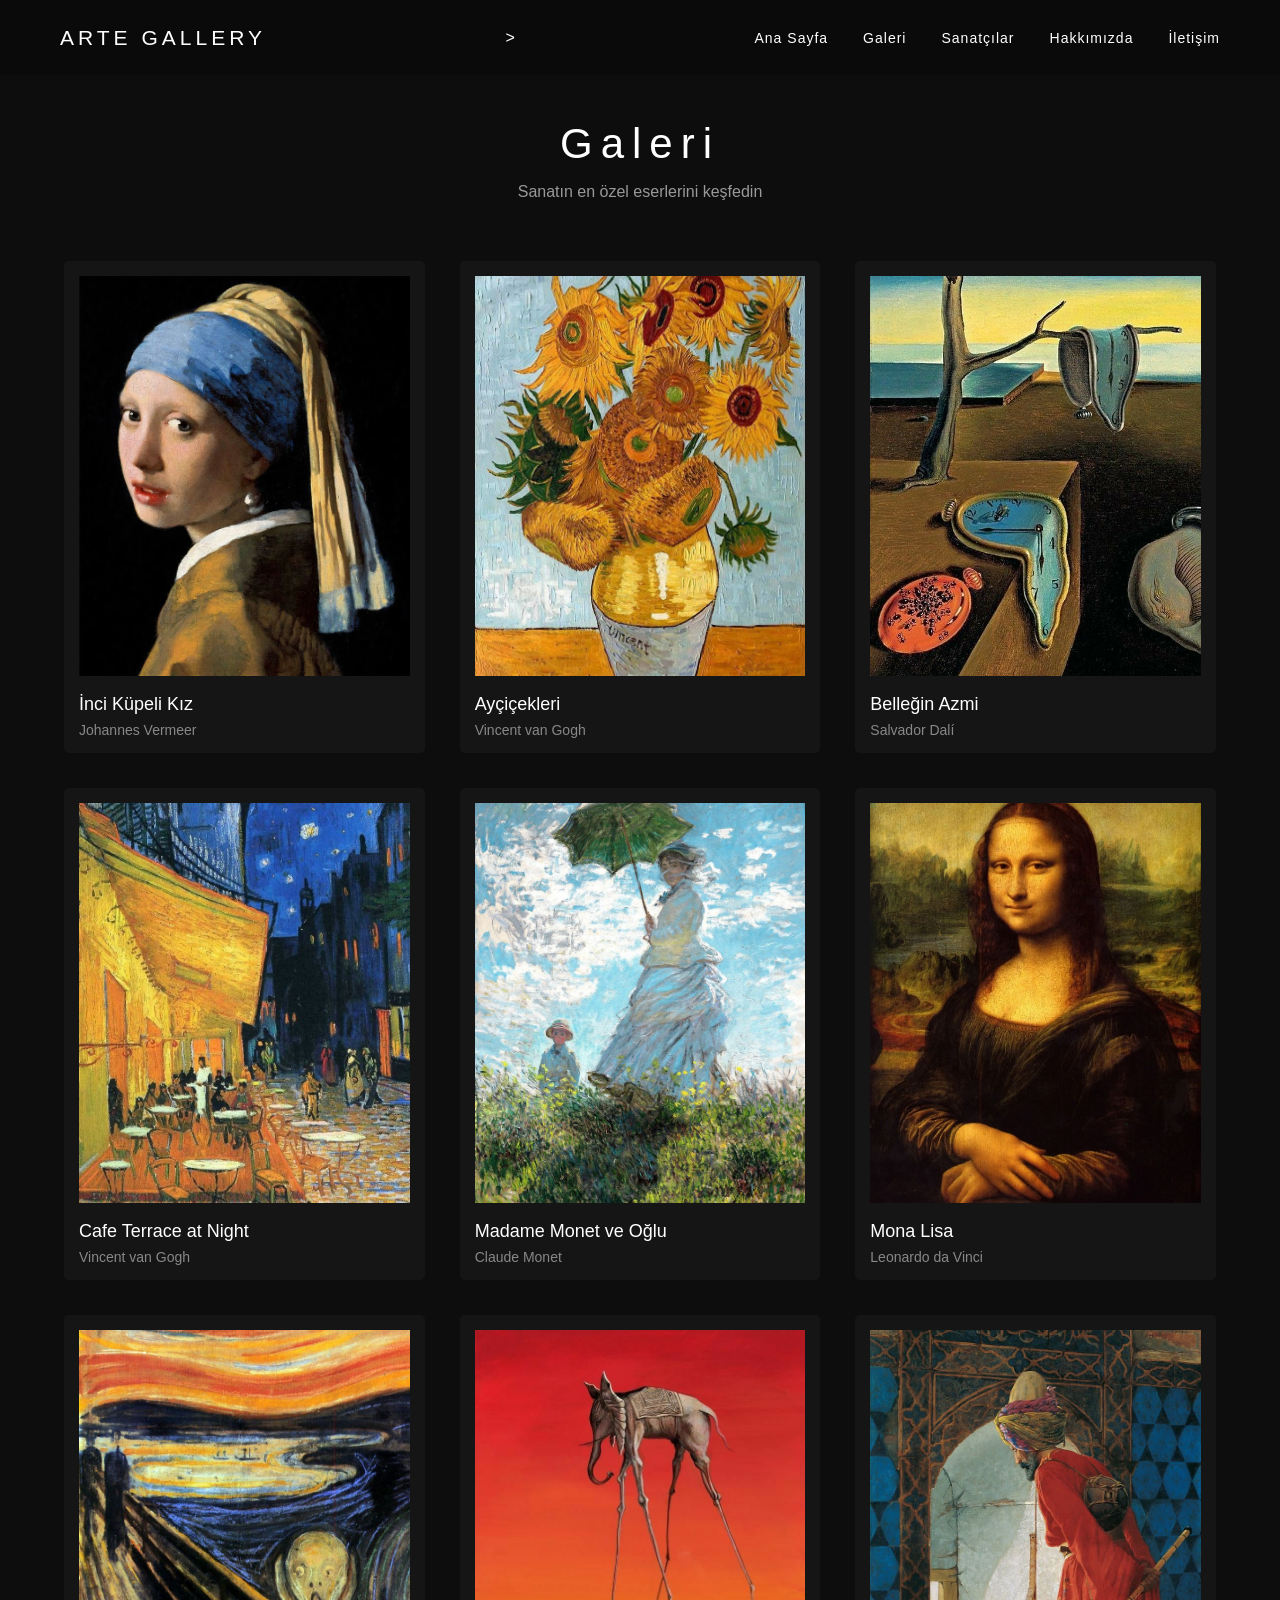
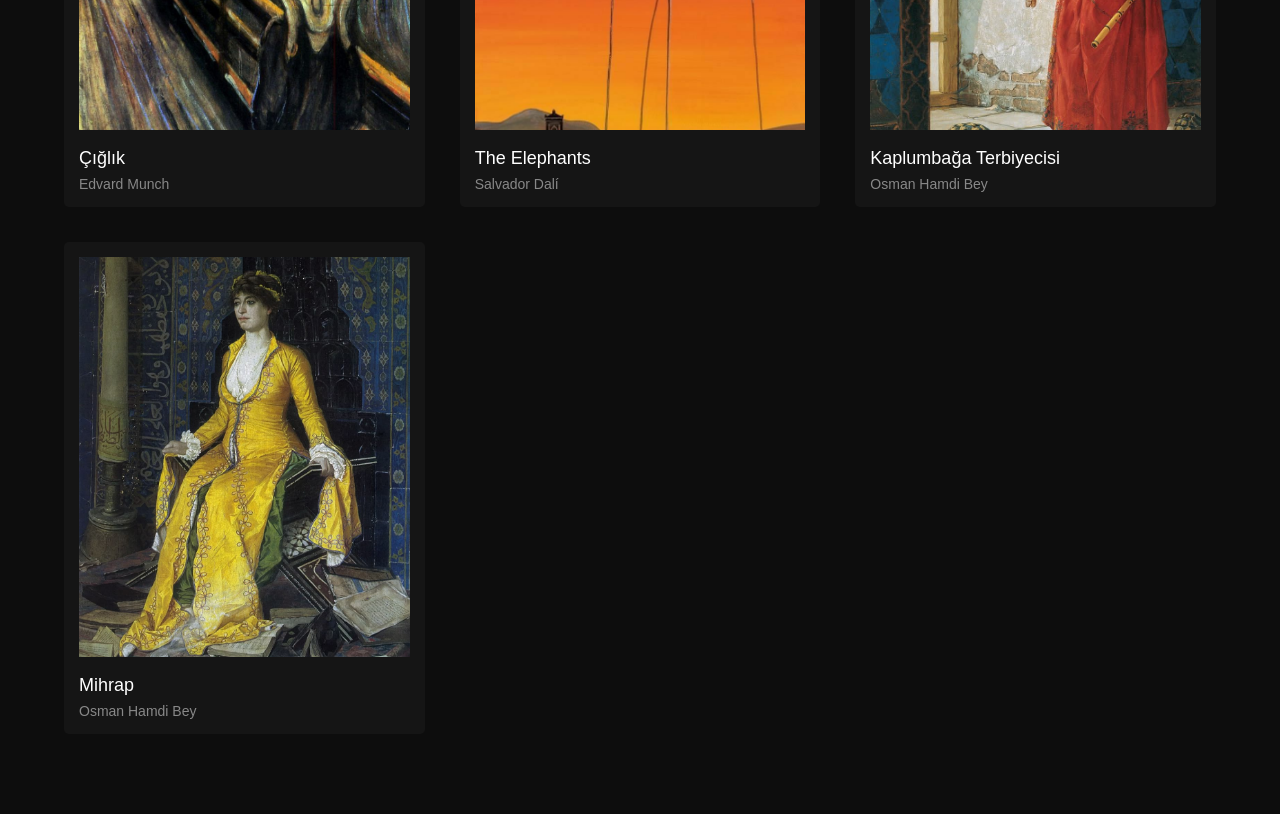
==== galeri.html @ 81b8871b "Add files via upload" ====
<!DOCTYPE html>
<html lang="tr">

<head>

    <meta charset="UTF-8">

    <meta name="viewport" content="width=device-width, initial-scale=1.0">

    <title>Arte Gallery</title>

    <link rel="stylesheet" href="css/style.css">

</head>


<body class="gallery-body">


    <!-- NAVBAR -->


    <nav class="navbar">

        <div class="logo">
            <a href="index.html">ARTE GALLERY</a>
        </div>
>

        <ul class="nav-links">

            <li>
                <a href="index.html">Ana Sayfa</a>
            </li>

            <li>
                <a href="galeri.html">Galeri</a>
            </li>

            <li>
                <a href="sanatcilar.html">Sanatçılar</a>
            </li>

            <li>
                <a href="hakkimizda.html">Hakkımızda</a>
            </li>

            <li>
                <a href="iletisim.html">İletişim</a>
            </li>

        </ul>

    </nav>



    <!-- GALERİ -->

    <main class="gallery-page">

        <h1>Galeri</h1>

        <p class="gallery-subtitle">
            Sanatın en özel eserlerini keşfedin
        </p>


        <div class="gallery-grid">


            <!-- ESER 1 -->

            <div class="art-card" onclick="openArtwork(1)">

                <img src="images/eser1.png" alt="İnci Küpeli Kız">

                <h2>İnci Küpeli Kız</h2>

                <p>Johannes Vermeer</p>

            </div>



            <!-- ESER 2 -->

            <div class="art-card" onclick="openArtwork(2)">

                <img src="images/eser2.png" alt="Ayçiçekleri">

                <h2>Ayçiçekleri</h2>

                <p>Vincent van Gogh</p>

            </div>



            <!-- ESER 3 -->

            <div class="art-card" onclick="openArtwork(3)">

                <img src="images/eser3.png" alt="Belleğin Azmi">

                <h2>Belleğin Azmi</h2>

                <p>Salvador Dalí</p>

            </div>



            <!-- ESER 4 -->

            <div class="art-card" onclick="openArtwork(4)">

                <img src="images/eser4.png" alt="Cafe Terrace at Night">

                <h2>Cafe Terrace at Night</h2>

                <p>Vincent van Gogh</p>

            </div>



            <!-- ESER 5 -->

            <div class="art-card" onclick="openArtwork(5)">

                <img src="images/eser5.png" alt="Madame Monet ve Oğlu">

                <h2>Madame Monet ve Oğlu</h2>

                <p>Claude Monet</p>

            </div>



            <!-- ESER 6 -->

            <div class="art-card" onclick="openArtwork(6)">

                <img src="images/eser6.png" alt="Mona Lisa">

                <h2>Mona Lisa</h2>

                <p>Leonardo da Vinci</p>

            </div>



            <!-- ESER 7 -->

            <div class="art-card" onclick="openArtwork(7)">

                <img src="images/eser7.png" alt="Çığlık">

                <h2>Çığlık</h2>

                <p>Edvard Munch</p>

            </div>



            <!-- ESER 8 -->

            <div class="art-card" onclick="openArtwork(8)">

                <img src="images/eser8.png" alt="The Elephants">

                <h2>The Elephants</h2>

                <p>Salvador Dalí</p>

            </div>



            <!-- ESER 9 -->

            <div class="art-card" onclick="openArtwork(9)">

                <img src="images/eser9.png" alt="Kaplumbağa Terbiyecisi">

                <h2>Kaplumbağa Terbiyecisi</h2>

                <p>Osman Hamdi Bey</p>

            </div>



            <!-- ESER 10 -->

            <div class="art-card" onclick="openArtwork(10)">

                <img src="images/eser10.png" alt="Mihrap">

                <h2>Mihrap</h2>

                <p>Osman Hamdi Bey</p>

            </div>


        </div>

    </main>



    <!-- ESER BİLGİ PENCERESİ -->

    <div id="artworkModal" class="artwork-modal">

        <div class="artwork-box">


            <!-- KAPATMA BUTONU -->

            <button class="close-modal" onclick="closeArtwork()">
                &times;
            </button>


            <!-- ESER RESMİ -->

            <img id="modalImage" src="" alt="">


            <!-- BİLGİLER -->

            <div class="modal-content">

                <h2 id="modalTitle"></h2>

                <h3 id="modalArtist"></h3>

                <p id="modalDescription"></p>

            </div>


        </div>

    </div>



    <!-- JAVASCRIPT -->

    <script src="js/script.js"></script>

</body>

</html>
---- css/style.css ----
/* ========================================
   GENEL
   ======================================== */

* {
    margin: 0;
    padding: 0;
    box-sizing: border-box;
}

body {
    background: #0d0d0d;
    color: white;
    font-family: 'Segoe UI', sans-serif;
    min-height: 100vh;
    overflow: hidden;
}


/* ========================================
   HEADER
   ======================================== */

.header {
    text-align: center;
    padding-top: 40px;
}

.header h1 {
    font-size: 32px;
    letter-spacing: 5px;
    font-weight: 500;
}

.header p {
    margin-top: 10px;
    color: #888;
    font-size: 14px;
}


/* ========================================
   ANA SAYFA GALERİ / CAROUSEL
   ======================================== */

.gallery-container {
    height: calc(100vh - 130px);

    display: flex;
    justify-content: center;
    align-items: center;

    perspective: 1200px;

    user-select: none;
    cursor: grab;
}

.gallery-container:active {
    cursor: grabbing;
}


/* ========================================
   3D CAROUSEL
   ======================================== */

.carousel {
    position: relative;

    width: 240px;
    height: 340px;

    transform-style: preserve-3d;

    transition: transform 0.1s ease-out;
}


/* ========================================
   CAROUSEL KARTLARI
   ======================================== */

.card {
    position: absolute;

    top: 0;
    left: 0;

    width: 100%;
    height: 100%;

    border-radius: 8px;

    overflow: hidden;

    box-shadow:
        0 20px 40px rgba(0, 0, 0, 0.7);

    transform:
        rotateY(calc(var(--i) * 45deg))
        translateZ(420px);

    transition: filter 0.3s;
}


/* CAROUSEL RESİMLERİ */

.card img {
    width: 100%;
    height: 100%;

    object-fit: cover;

    pointer-events: none;
}


/* ========================================
   NAVBAR
   ======================================== */

.navbar {
    width: 100%;
    height: 75px;

    display: flex;
    align-items: center;
    justify-content: space-between;

    padding: 0 60px;

    position: absolute;
    top: 0;
    left: 0;

    z-index: 1000;

    background: rgba(0, 0, 0, 0.25);
}

.logo {
    color: white;
    font-size: 21px;
    letter-spacing: 4px;
    font-weight: 500;
}

.nav-links {
    display: flex;
    gap: 35px;

    list-style: none;

    margin: 0;
    padding: 0;
}

.nav-links a {
    color: white;
    text-decoration: none;

    font-size: 14px;
    letter-spacing: 1px;

    transition: 0.3s;
}

.nav-links a:hover {
    color: #aaa;
}


/* ========================================
   GALERİ SAYFASI
   ======================================== */

/*
   SADECE GALERİ SAYFASINDA SCROLL VAR.
   ANA SAYFADAKİ body overflow:hidden
   yapısına dokunmuyoruz.
*/

.gallery-body {
    overflow-x: hidden;
    overflow-y: auto;
}


/* GALERİ ANA ALANI */

.gallery-page {
    width: 90%;
    max-width: 1200px;

    margin: 0 auto;

    padding-top: 120px;
    padding-bottom: 80px;
}


/* ========================================
   GALERİ BAŞLIĞI
   ======================================== */

.gallery-page > h1 {
    text-align: center;

    color: white;

    font-size: 42px;
    font-weight: 400;

    letter-spacing: 8px;

    margin-bottom: 15px;
}

.gallery-subtitle {
    text-align: center;

    color: #999;

    font-size: 16px;

    margin-bottom: 60px;
}


/* ========================================
   3 SÜTUNLU GALERİ
   ======================================== */

.gallery-grid {
    display: grid;

    grid-template-columns: repeat(3, 1fr);

    gap: 35px;
}


/* ========================================
   ESER KARTLARI
   ======================================== */

.gallery-page .art-card {
    background: #151515;

    padding: 15px;

    border-radius: 5px;

    cursor: pointer;

    transition:
        transform 0.4s ease,
        box-shadow 0.4s ease;
}


/* ========================================
   ESER RESİMLERİ
   ======================================== */

.gallery-page .art-card img {
    width: 100%;

    height: 400px;

    object-fit: cover;

    display: block;

    transition: transform 0.4s ease;
}


/* ========================================
   ESER İSMİ
   ======================================== */

.gallery-page .art-card h2 {
    color: white;

    font-size: 18px;

    font-weight: 400;

    margin-top: 18px;
    margin-bottom: 7px;
}


/* ========================================
   SANATÇI
   ======================================== */

.gallery-page .art-card p {
    color: #888;

    font-size: 14px;

    margin: 0;
}


/* ========================================
   HOVER
   ======================================== */

.gallery-page .art-card:hover {
    transform: translateY(-7px);

    box-shadow:
        0 15px 35px rgba(0, 0, 0, 0.6);
}

.gallery-page .art-card:hover img {
    transform: scale(1.03);
}


/* ========================================
   TABLET
   ======================================== */

@media (max-width: 900px) {

    .gallery-grid {
        grid-template-columns: repeat(2, 1fr);
    }

}


/* ========================================
   TELEFON
   ======================================== */

@media (max-width: 600px) {

    .gallery-grid {
        grid-template-columns: 1fr;
    }

    .gallery-page {
        width: 85%;
    }

}
/* ================================= */
/* ESER BİLGİ PENCERESİ */
/* ================================= */

.artwork-modal {

    position: fixed;

    top: 0;
    left: 0;

    width: 100%;
    height: 100%;

    background: rgba(0, 0, 0, 0.85);

    display: flex;

    justify-content: center;

    align-items: center;

    padding: 30px;

    opacity: 0;

    visibility: hidden;

    transition: 0.3s ease;

    z-index: 9999;
}


/* PENCERE AÇILDIĞINDA */

.artwork-modal.active {

    opacity: 1;

    visibility: visible;
}


/* BİLGİ KUTUSU */

.artwork-box {

    position: relative;

    width: 850px;

    max-width: 95%;

    max-height: 90vh;

    background: #151515;

    border-radius: 8px;

    overflow: auto;

    display: flex;

    box-shadow: 0 20px 60px rgba(0, 0, 0, 0.8);

    transform: scale(0.9);

    transition: 0.3s ease;
}


/* AÇILIRKEN BÜYÜME */

.artwork-modal.active .artwork-box {

    transform: scale(1);
}


/* ESER RESMİ */

.artwork-box > img {

    width: 45%;

    min-height: 450px;

    object-fit: cover;
}


/* YAZI ALANI */

.modal-content {

    flex: 1;

    padding: 50px 40px;

    display: flex;

    flex-direction: column;

    justify-content: center;
}


/* ESER ADI */

.modal-content h2 {

    color: white;

    font-size: 30px;

    font-weight: 400;

    margin-bottom: 10px;
}


/* SANATÇI */

.modal-content h3 {

    color: #999;

    font-size: 16px;

    font-weight: 400;

    margin-bottom: 25px;
}


/* AÇIKLAMA */

.modal-content p {

    color: #ccc;

    font-size: 15px;

    line-height: 1.8;
}


/* KAPATMA X */

.close-modal {

    position: absolute;

    top: 15px;
    right: 20px;

    width: 35px;
    height: 35px;

    border: none;

    background: rgba(0, 0, 0, 0.6);

    color: white;

    font-size: 28px;

    line-height: 30px;

    cursor: pointer;

    border-radius: 50%;

    z-index: 10;

    transition: 0.3s;
}


/* X ÜZERİNE GELİNCE */

.close-modal:hover {

    background: #333;

    transform: rotate(90deg);
}


/* TELEFON */

@media (max-width: 700px) {

    .artwork-box {

        flex-direction: column;

        max-height: 90vh;
    }


    .artwork-box > img {

        width: 100%;

        height: 300px;

        min-height: 0;
    }


    .modal-content {

        padding: 30px 25px;
    }


    .modal-content h2 {

        font-size: 24px;
    }

}
.logo a {
    color: white;
    text-decoration: none;
}

/* ========================================
   SANATÇILAR SAYFASI
   ======================================== */

.artists-body {
    overflow-x: hidden;
    overflow-y: auto;
}


/* SANATÇILAR ANA ALANI */

.artists-page {
    width: 90%;
    max-width: 1200px;

    margin: 0 auto;

    padding-top: 120px;
    padding-bottom: 80px;
}


/* BAŞLIK */

.artists-page > h1 {
    text-align: center;

    color: white;

    font-size: 42px;
    font-weight: 400;

    letter-spacing: 8px;

    margin-bottom: 15px;
}


.artists-subtitle {
    text-align: center;

    color: #999;

    font-size: 16px;

    margin-bottom: 60px;
}


/* ========================================
   3 SÜTUNLU SANATÇI LİSTESİ
   ======================================== */

.artists-grid {
    display: grid;

    grid-template-columns: repeat(3, 1fr);

    gap: 35px;
}


/* ========================================
   SANATÇI KARTI
   ======================================== */

.artist-card {
    background: #151515;

    padding: 15px;

    border-radius: 5px;

    text-align: center;

    cursor: pointer;

    transition:
        transform 0.4s ease,
        box-shadow 0.4s ease;
}


/* SANATÇI FOTOĞRAFI */

.artist-card img {
    width: 100%;

    height: 350px;

    object-fit: cover;

    display: block;

    transition: transform 0.4s ease;
}


/* SANATÇI ADI */

.artist-card h2 {
    color: white;

    font-size: 20px;

    font-weight: 400;

    margin-top: 18px;

    margin-bottom: 7px;
}


/* SANATÇI BİLGİSİ */

.artist-card p {
    color: #888;

    font-size: 14px;

    margin-bottom: 10px;
}


/* HOVER */

.artist-card:hover {
    transform: translateY(-7px);

    box-shadow:
        0 15px 35px rgba(0, 0, 0, 0.6);
}


.artist-card:hover img {
    transform: scale(1.03);
}


/* ========================================
   TABLET
   ======================================== */

@media (max-width: 900px) {

    .artists-grid {
        grid-template-columns: repeat(2, 1fr);
    }

}


/* ========================================
   TELEFON
   ======================================== */

@media (max-width: 600px) {

    .artists-grid {
        grid-template-columns: 1fr;
    }

    .artists-page {
        width: 85%;
    }

}

/* =========================
   HAKKIMIZDA SAYFASI
========================= */

.about-body {
    background-color: #f8f5f0;
    color: #171717;
    overflow-x: hidden;
    overflow-y: auto;
}


/* ANA ALAN */

.about-page {
    max-width: 1200px;
    margin: 0 auto;
    padding: 100px 60px;
}


/* ÜST BÖLÜM */

.about-hero {
    display: flex;
    align-items: center;
    justify-content: space-between;
    gap: 80px;
    min-height: 550px;
}


/* YAZI */

.about-text {
    width: 50%;
}

.about-small-title {
    font-size: 13px;
    letter-spacing: 4px;
    margin-bottom: 20px;
    color: #777;
}


.about-text h1 {
    font-family: Georgia, serif;
    font-size: 55px;
    font-weight: 400;
    line-height: 1.15;
    margin-bottom: 30px;
}


.about-text p {
    font-size: 16px;
    line-height: 1.8;
    color: #555;
    margin-bottom: 20px;
}


/* GÖRSEL */

.about-image {
    width: 45%;
}


.about-image img {
    width: 100%;
    height: 520px;
    object-fit: cover;
    display: block;
}


/* MİSYON VİZYON */

.mission-section {
    display: grid;
    grid-template-columns: 1fr 1fr;
    gap: 30px;
    margin-top: 80px;
}


.mission-card {
    background-color: white;
    padding: 45px;
    border: 1px solid #e5e0d8;
}


.mission-card span {
    font-size: 13px;
    letter-spacing: 2px;
    color: #999;
}


.mission-card h2 {
    font-family: Georgia, serif;
    font-size: 30px;
    font-weight: 400;
    margin: 20px 0;
}


.mission-card p {
    color: #666;
    line-height: 1.8;
    font-size: 15px;
}


/* ALINTI */

.about-quote {
    text-align: center;
    padding: 100px 20px 40px;
}


.about-quote p {
    font-family: Georgia, serif;
    font-size: 32px;
    font-style: italic;
    color: #333;
}


.about-quote span {
    display: block;
    margin-top: 15px;
    font-size: 13px;
    letter-spacing: 2px;
    color: #888;
}


/* MOBİL */

@media (max-width: 768px) {

    .about-page {
        padding: 60px 25px;
    }

    .about-hero {
        flex-direction: column;
        gap: 40px;
    }

    .about-text,
    .about-image {
        width: 100%;
    }

    .about-text h1 {
        font-size: 40px;
    }

    .about-image img {
        height: 400px;
    }

    .mission-section {
        grid-template-columns: 1fr;
    }

}

/* ========================================
   İLETİŞİM SAYFASI
   ======================================== */

.contact-body {
    background-color: #f8f5f0;
    color: #171717;

    overflow-x: hidden;
    overflow-y: auto;
}


/* ANA ALAN */

.contact-page {
    max-width: 1200px;
    margin: 0 auto;

    padding: 140px 60px 100px;
}


/* İLETİŞİM BÖLÜMÜ */

.contact-hero {
    display: grid;

    grid-template-columns: 1fr 1fr;

    gap: 100px;

    align-items: center;

    min-height: 650px;
}


/* SOL TARAF */

.contact-info {
    padding-right: 30px;
}


.contact-small-title {
    font-size: 13px;

    letter-spacing: 4px;

    color: #777;

    margin-bottom: 20px;
}


.contact-info h1 {
    font-family: Georgia, serif;

    font-size: 55px;

    font-weight: 400;

    line-height: 1.15;

    margin-bottom: 30px;
}


.contact-description {
    color: #555;

    font-size: 16px;

    line-height: 1.8;

    max-width: 500px;

    margin-bottom: 45px;
}


/* İLETİŞİM BİLGİLERİ */

.contact-details {
    display: flex;

    flex-direction: column;

    gap: 25px;
}


.contact-item span {
    display: block;

    font-size: 12px;

    letter-spacing: 2px;

    text-transform: uppercase;

    color: #999;

    margin-bottom: 7px;
}


.contact-item p {
    font-size: 15px;

    color: #333;
}


/* FORM KUTUSU */

.contact-form-box {
    background-color: white;

    padding: 45px;

    border: 1px solid #e5e0d8;
}


/* FORM */

.form-group {
    margin-bottom: 25px;
}


.form-group label {
    display: block;

    font-size: 13px;

    color: #555;

    margin-bottom: 9px;

    letter-spacing: 1px;
}


.form-group input,
.form-group textarea {
    width: 100%;

    padding: 14px 15px;

    border: 1px solid #ddd7cf;

    background-color: #faf9f7;

    font-family: 'Segoe UI', sans-serif;

    font-size: 14px;

    color: #222;

    outline: none;

    transition: 0.3s;
}


.form-group textarea {
    resize: vertical;

    min-height: 140px;
}


.form-group input:focus,
.form-group textarea:focus {
    border-color: #999;

    background-color: white;
}


/* GÖNDER BUTONU */

.contact-form-box button {
    width: 100%;

    padding: 15px;

    border: none;

    background-color: #171717;

    color: white;

    font-size: 14px;

    letter-spacing: 1px;

    cursor: pointer;

    transition: 0.3s;
}


.contact-form-box button:hover {
    background-color: #444;
}


/* ========================================
   MOBİL
   ======================================== */

@media (max-width: 768px) {

    .contact-page {
        padding: 100px 25px 60px;
    }


    .contact-hero {
        grid-template-columns: 1fr;

        gap: 50px;
    }


    .contact-info {
        padding-right: 0;
    }


    .contact-info h1 {
        font-size: 40px;
    }


    .contact-form-box {
        padding: 30px 25px;
    }

}
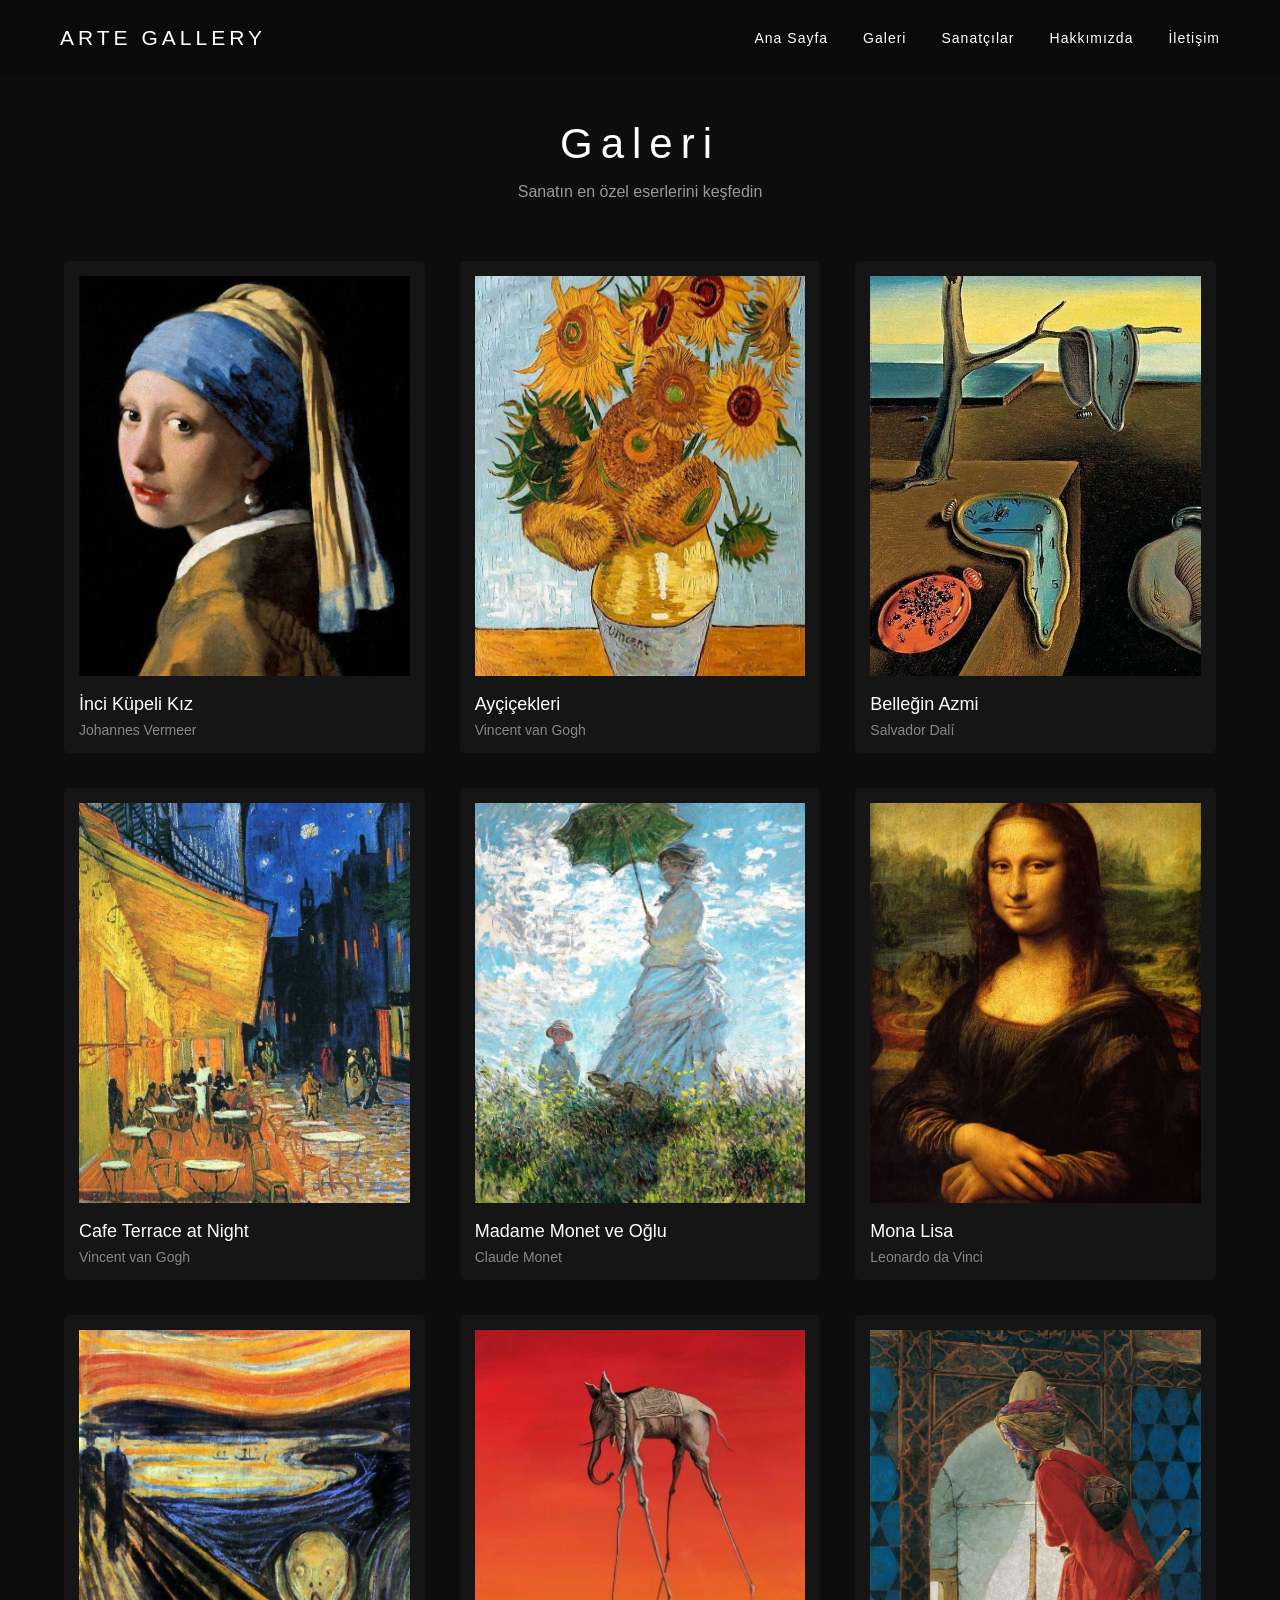
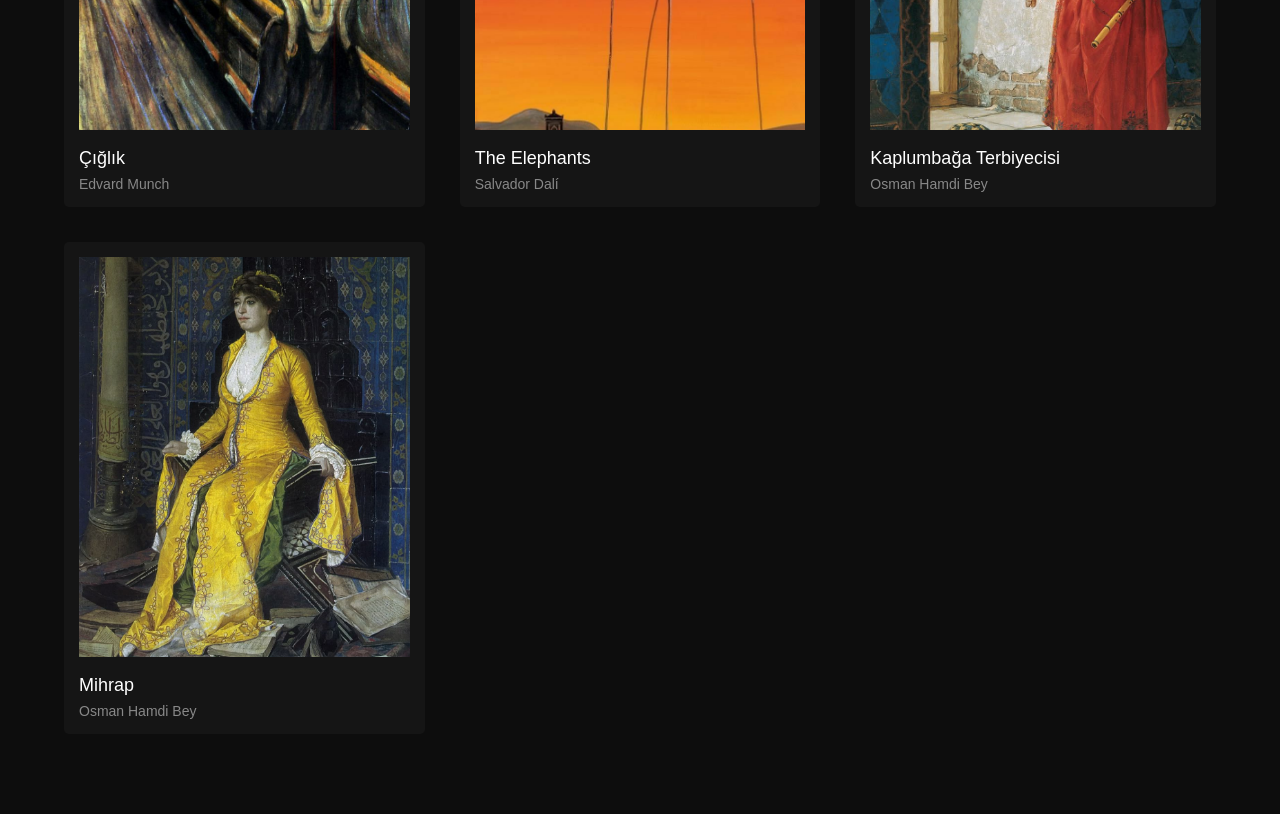
==== commit 7cf6824b: "Update galeri.html" ====
--- a/galeri.html
+++ b/galeri.html
@@ -25,7 +25,7 @@
         <div class="logo">
             <a href="index.html">ARTE GALLERY</a>
         </div>
->
+
 
         <ul class="nav-links">
 
@@ -258,4 +258,4 @@
 
 </body>
 
-</html>+</html>
